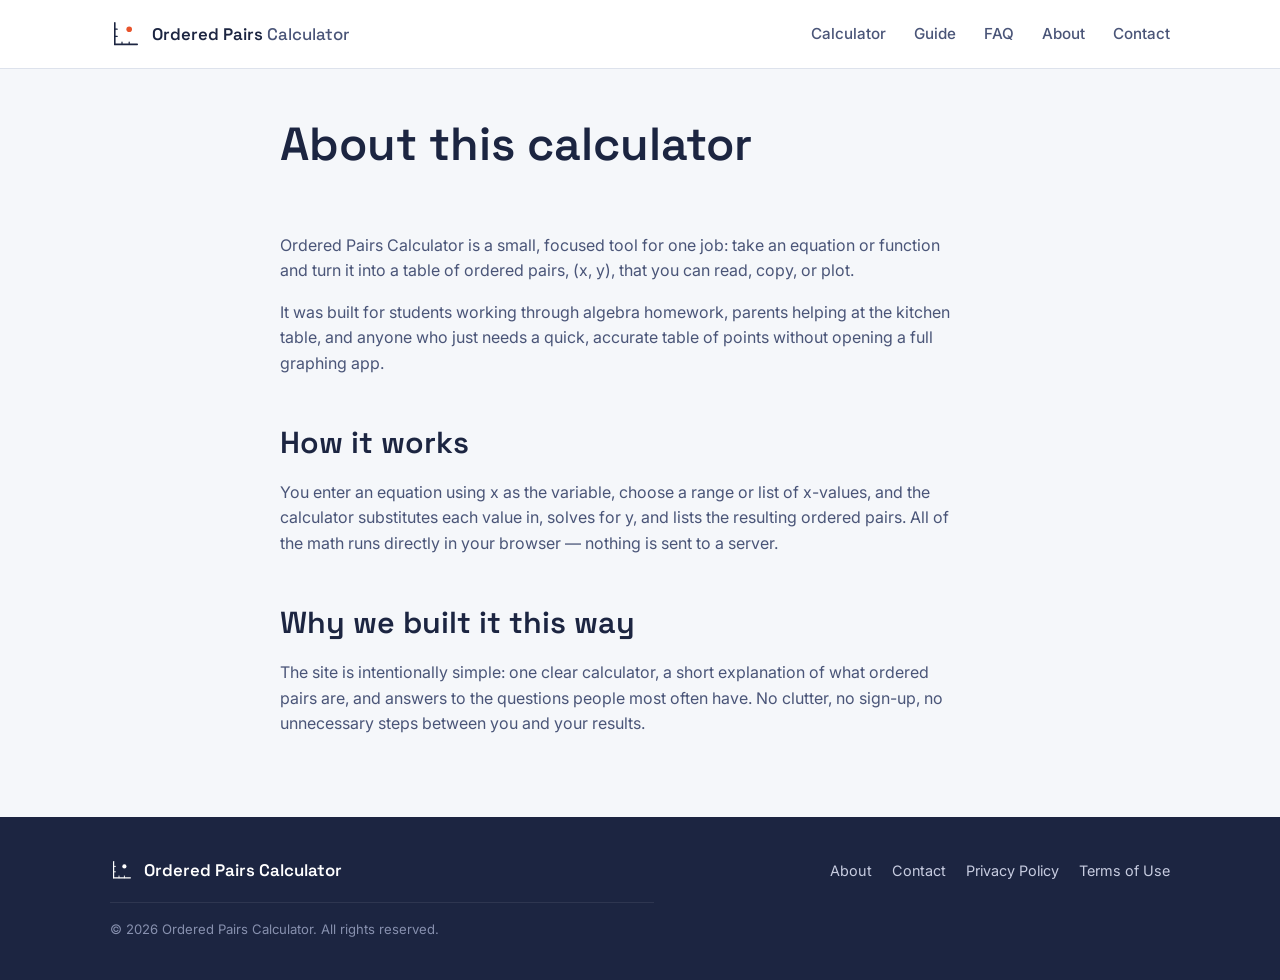
==== about.html @ 03b7f7bb "Initial commit" ====
<!DOCTYPE html>
<html lang="en">
<head>
  <meta charset="UTF-8">
  <meta name="viewport" content="width=device-width, initial-scale=1.0">
  <title>About — Ordered Pairs Calculator</title>
  <meta name="description" content="Learn what the Ordered Pairs Calculator does and why it was built as a simple, free tool for finding (x, y) points from an equation.">
  <link rel="canonical" href="https://www.orderedpairscalculator.com/about.html">
  <link rel="icon" type="image/svg+xml" href="assets/favicon.svg">
  <link rel="alternate icon" href="assets/favicon.ico">
  <link rel="preconnect" href="https://fonts.googleapis.com">
  <link rel="preconnect" href="https://fonts.gstatic.com" crossorigin>
  <link href="https://fonts.googleapis.com/css2?family=Space+Grotesk:wght@500;600;700&family=Inter:wght@400;500;600&family=JetBrains+Mono:wght@500;600&display=swap" rel="stylesheet">
  <link rel="stylesheet" href="style.css">
</head>
<body>

  <header class="site-header">
    <div class="wrap header-inner">
      <a href="index.html" class="brand">
        <img src="assets/logo.svg" alt="" width="32" height="32">
        <span>Ordered Pairs<em>Calculator</em></span>
      </a>
      <button class="nav-toggle" id="navToggle" aria-expanded="false" aria-controls="siteNav">
        <span></span><span></span><span></span>
        <span class="sr-only">Menu</span>
      </button>
      <nav class="site-nav" id="siteNav">
        <a href="index.html#calculator">Calculator</a>
        <a href="index.html#what-is">Guide</a>
        <a href="index.html#faq">FAQ</a>
        <a href="about.html">About</a>
        <a href="contact.html">Contact</a>
      </nav>
    </div>
  </header>

  <main>
    <section class="page-hero">
      <div class="wrap wrap-narrow">
        <h1>About this calculator</h1>
      </div>
    </section>

    <section class="page-section">
      <div class="wrap wrap-narrow">
        <p>Ordered Pairs Calculator is a small, focused tool for one job: take an equation or function and turn it into a table of ordered pairs, (x, y), that you can read, copy, or plot.</p>
        <p>It was built for students working through algebra homework, parents helping at the kitchen table, and anyone who just needs a quick, accurate table of points without opening a full graphing app.</p>

        <h2>How it works</h2>
        <p>You enter an equation using x as the variable, choose a range or list of x-values, and the calculator substitutes each value in, solves for y, and lists the resulting ordered pairs. All of the math runs directly in your browser — nothing is sent to a server.</p>

        <h2>Why we built it this way</h2>
        <p>The site is intentionally simple: one clear calculator, a short explanation of what ordered pairs are, and answers to the questions people most often have. No clutter, no sign-up, no unnecessary steps between you and your results.</p>
      </div>
    </section>
  </main>

  <footer class="site-footer">
    <div class="wrap footer-inner">
      <a href="index.html" class="brand brand-footer">
        <img src="assets/logo.svg" alt="" width="24" height="24">
        <span>Ordered Pairs Calculator</span>
      </a>
      <nav class="footer-nav">
        <a href="about.html">About</a>
        <a href="contact.html">Contact</a>
        <a href="privacy-policy.html">Privacy Policy</a>
        <a href="terms-of-use.html">Terms of Use</a>
      </nav>
      <p class="footer-copy">&copy; <span id="year"></span> Ordered Pairs Calculator. All rights reserved.</p>
    </div>
  </footer>

  <script src="script.js"></script>
</body>
</html>
---- style.css ----
/* =========================================================
   Ordered Pairs Calculator — stylesheet
   Design tokens
   ========================================================= */
:root {
  --ink: #1C2541;
  --ink-soft: #4A5578;
  --bg: #F5F7FA;
  --surface: #FFFFFF;
  --line: #DDE2EC;
  --blue: #3A6EA5;
  --blue-dark: #2C5680;
  --point: #E8542C;
  --point-dark: #C8431F;
  --success-bg: #FBEAE4;

  --font-head: 'Space Grotesk', 'Segoe UI', system-ui, sans-serif;
  --font-body: 'Inter', 'Segoe UI', system-ui, sans-serif;
  --font-mono: 'JetBrains Mono', 'SFMono-Regular', Consolas, monospace;

  --radius: 10px;
  --radius-sm: 6px;
  --shadow-card: 0 1px 2px rgba(28, 37, 65, 0.06), 0 8px 24px -12px rgba(28, 37, 65, 0.18);
  --max-width: 1100px;
}

/* =========================================================
   Reset & base
   ========================================================= */
*, *::before, *::after { box-sizing: border-box; }
html { -webkit-text-size-adjust: 100%; scroll-behavior: smooth; }

body {
  margin: 0;
  font-family: var(--font-body);
  color: var(--ink);
  background: var(--bg);
  line-height: 1.6;
  font-size: 16px;
}

img { max-width: 100%; display: block; }

a {
  color: var(--blue-dark);
  text-decoration-thickness: 1.5px;
  text-underline-offset: 2px;
}
a:hover { color: var(--point-dark); }

h1, h2, h3 {
  font-family: var(--font-head);
  color: var(--ink);
  line-height: 1.2;
  margin: 0 0 0.6em;
  font-weight: 600;
}

h1 { font-size: clamp(2rem, 4.5vw, 2.9rem); }
h2 { font-size: clamp(1.4rem, 3vw, 1.9rem); }
h3 { font-size: 1.1rem; }

p { margin: 0 0 1em; color: var(--ink-soft); max-width: 68ch; }

code {
  font-family: var(--font-mono);
  background: var(--success-bg);
  color: var(--point-dark);
  padding: 0.12em 0.4em;
  border-radius: 4px;
  font-size: 0.92em;
}

.sr-only {
  position: absolute;
  width: 1px; height: 1px;
  padding: 0; margin: -1px;
  overflow: hidden;
  clip: rect(0,0,0,0);
  white-space: nowrap;
  border: 0;
}

.skip-link {
  position: absolute;
  left: -999px;
  top: 0;
  background: var(--ink);
  color: #fff;
  padding: 10px 16px;
  z-index: 100;
  border-radius: 0 0 6px 0;
}
.skip-link:focus {
  left: 0;
}

:focus-visible {
  outline: 3px solid var(--blue);
  outline-offset: 2px;
}

.wrap {
  max-width: var(--max-width);
  margin: 0 auto;
  padding: 0 20px;
}
.wrap-narrow {
  max-width: 760px;
}

/* =========================================================
   Header
   ========================================================= */
.site-header {
  background: var(--surface);
  border-bottom: 1px solid var(--line);
  position: sticky;
  top: 0;
  z-index: 20;
}

.header-inner {
  display: flex;
  align-items: center;
  justify-content: space-between;
  height: 68px;
}

.brand {
  display: flex;
  align-items: center;
  gap: 10px;
  font-family: var(--font-head);
  font-weight: 600;
  font-size: 1.05rem;
  color: var(--ink);
  text-decoration: none;
  white-space: nowrap;
}
.brand em {
  font-style: normal;
  font-weight: 500;
  color: var(--ink-soft);
  margin-left: 4px;
}
.brand:hover { color: var(--ink); }

.site-nav {
  display: flex;
  align-items: center;
  gap: 28px;
}
.site-nav a {
  color: var(--ink-soft);
  text-decoration: none;
  font-size: 0.95rem;
  font-weight: 500;
}
.site-nav a:hover { color: var(--point-dark); }

.nav-toggle {
  display: none;
  flex-direction: column;
  justify-content: center;
  gap: 5px;
  width: 40px;
  height: 40px;
  background: none;
  border: 1px solid var(--line);
  border-radius: var(--radius-sm);
  cursor: pointer;
}
.nav-toggle span {
  display: block;
  width: 18px;
  height: 2px;
  background: var(--ink);
  margin: 0 auto;
  transition: transform 0.2s ease, opacity 0.2s ease;
}
.nav-toggle[aria-expanded="true"] span:nth-child(1) { transform: translateY(7px) rotate(45deg); }
.nav-toggle[aria-expanded="true"] span:nth-child(2) { opacity: 0; }
.nav-toggle[aria-expanded="true"] span:nth-child(3) { transform: translateY(-7px) rotate(-45deg); }

/* =========================================================
   Hero — subtle coordinate-grid motif
   ========================================================= */
.hero {
  position: relative;
  padding: 56px 0 64px;
  overflow: hidden;
}

.hero-grid {
  position: absolute;
  inset: 0;
  z-index: 0;
  pointer-events: none;
  background-image:
    linear-gradient(to right, rgba(58, 110, 165, 0.08) 1px, transparent 1px),
    linear-gradient(to bottom, rgba(58, 110, 165, 0.08) 1px, transparent 1px);
  background-size: 42px 42px;
  -webkit-mask-image: linear-gradient(to bottom, black, transparent 85%);
  mask-image: linear-gradient(to bottom, black, transparent 85%);
}

.hero-inner {
  position: relative;
  z-index: 1;
}

.hero-text { max-width: 640px; }
.hero-text p { font-size: 1.08rem; }

/* =========================================================
   Calculator
   ========================================================= */
.calculator-section {
  padding: 0 0 64px;
  position: relative;
  z-index: 1;
}

.calc-card {
  background: var(--surface);
  border: 1px solid var(--line);
  border-radius: var(--radius);
  box-shadow: var(--shadow-card);
  padding: 32px;
}

.calc-field {
  margin: 0 0 24px;
  border: none;
  padding: 0;
}

.calc-field legend {
  padding: 0;
  font-weight: 600;
  margin-bottom: 10px;
  font-size: 0.95rem;
}

.calc-field label {
  display: block;
  font-weight: 500;
  font-size: 0.92rem;
  margin-bottom: 6px;
  color: var(--ink);
}

.calc-field input[type="text"],
.calc-field input[type="number"] {
  width: 100%;
  font-family: var(--font-mono);
  font-size: 1rem;
  padding: 12px 14px;
  border: 1.5px solid var(--line);
  border-radius: var(--radius-sm);
  background: var(--bg);
  color: var(--ink);
}
.calc-field input:focus {
  border-color: var(--blue);
  background: var(--surface);
}

.field-hint {
  font-size: 0.85rem;
  color: var(--ink-soft);
  margin: 8px 0 0;
}

.mode-toggle {
  display: inline-flex;
  border: 1.5px solid var(--line);
  border-radius: 999px;
  padding: 3px;
  margin-bottom: 16px;
  background: var(--bg);
}
.mode-option {
  position: relative;
  margin: 0;
  font-size: 0.88rem;
}
.mode-option input {
  position: absolute;
  opacity: 0;
  width: 1px; height: 1px;
}
.mode-option span {
  display: inline-block;
  padding: 7px 18px;
  border-radius: 999px;
  cursor: pointer;
  font-weight: 500;
  color: var(--ink-soft);
}
.mode-option input:checked + span {
  background: var(--ink);
  color: #fff;
}
.mode-option input:focus-visible + span {
  outline: 3px solid var(--blue);
  outline-offset: 2px;
}

.range-grid {
  display: grid;
  grid-template-columns: repeat(3, 1fr);
  gap: 14px;
}

.calc-actions {
  display: flex;
  gap: 12px;
  margin-top: 4px;
}

.btn {
  font-family: var(--font-body);
  font-weight: 600;
  font-size: 0.98rem;
  padding: 12px 24px;
  border-radius: var(--radius-sm);
  border: 1.5px solid transparent;
  cursor: pointer;
  transition: transform 0.06s ease, background 0.15s ease;
}
.btn:active { transform: translateY(1px); }

.btn-primary {
  background: var(--point);
  color: #fff;
}
.btn-primary:hover { background: var(--point-dark); }

.btn-secondary {
  background: transparent;
  color: var(--ink);
  border-color: var(--line);
}
.btn-secondary:hover { border-color: var(--ink-soft); }

.error-message {
  margin-top: 18px;
  padding: 12px 16px;
  background: #FDECEA;
  border: 1px solid #F3B4AC;
  color: #8A2A1D;
  border-radius: var(--radius-sm);
  font-size: 0.92rem;
}

.results-area {
  margin-top: 28px;
  padding-top: 24px;
  border-top: 1px solid var(--line);
}
.results-heading { font-size: 1.15rem; margin-bottom: 6px; }
.results-explain { font-size: 0.92rem; }

.table-scroll { overflow-x: auto; }

table {
  width: 100%;
  border-collapse: collapse;
  font-size: 0.95rem;
}
th, td {
  text-align: left;
  padding: 10px 14px;
  border-bottom: 1px solid var(--line);
}
th {
  font-family: var(--font-head);
  font-weight: 600;
  color: var(--ink-soft);
  font-size: 0.82rem;
  text-transform: none;
  letter-spacing: 0.01em;
}
td { font-family: var(--font-mono); }
td:last-child { color: var(--point-dark); font-weight: 600; }
tbody tr:last-child td { border-bottom: none; }
tbody tr.undefined-row td { color: var(--ink-soft); font-style: italic; }

.example-table td, .example-table th { font-size: 0.92rem; }

/* =========================================================
   Content sections
   ========================================================= */
.content-section {
  padding: 48px 0;
}
.content-alt {
  background: var(--surface);
  border-top: 1px solid var(--line);
  border-bottom: 1px solid var(--line);
}

.plain-list, .step-list {
  padding: 0;
  margin: 0;
  list-style: none;
}

.plain-list {
  list-style: decimal;
  padding-left: 1.25em;
}
.plain-list li {
  color: var(--ink-soft);
  margin-bottom: 0.5em;
  max-width: 62ch;
}

.step-list li {
  display: flex;
  gap: 18px;
  margin-bottom: 26px;
}
.step-list li:last-child { margin-bottom: 0; }

.step-num {
  flex: none;
  width: 34px;
  height: 34px;
  border-radius: 50%;
  background: var(--ink);
  color: #fff;
  font-family: var(--font-head);
  font-weight: 600;
  display: flex;
  align-items: center;
  justify-content: center;
  font-size: 0.95rem;
}

.step-list h3 { margin-bottom: 0.25em; }
.step-list p { margin-bottom: 0; }

.faq-item {
  padding: 18px 0;
  border-bottom: 1px solid var(--line);
}
.faq-item:last-child { border-bottom: none; }
.faq-item h3 { margin-bottom: 0.35em; }
.faq-item p { margin-bottom: 0; }

.related-list {
  list-style: none;
  padding: 0;
  margin: 0;
  display: grid;
  grid-template-columns: repeat(auto-fit, minmax(180px, 1fr));
  gap: 10px;
}
.related-list a {
  display: block;
  padding: 14px 16px;
  background: var(--bg);
  border: 1px solid var(--line);
  border-radius: var(--radius-sm);
  text-decoration: none;
  font-weight: 500;
  color: var(--ink);
}
.related-list a:hover {
  border-color: var(--blue);
  color: var(--blue-dark);
}

/* =========================================================
   Footer
   ========================================================= */
.site-footer {
  background: var(--ink);
  color: #C7CCE0;
  padding: 40px 0;
}
.footer-inner {
  display: flex;
  flex-wrap: wrap;
  align-items: center;
  justify-content: space-between;
  gap: 18px;
}
.brand-footer { color: #fff; }
.brand-footer img { filter: brightness(0) invert(1); }
.footer-nav {
  display: flex;
  flex-wrap: wrap;
  gap: 20px;
}
.footer-nav a {
  color: #C7CCE0;
  text-decoration: none;
  font-size: 0.9rem;
}
.footer-nav a:hover { color: #fff; }
.footer-copy {
  width: 100%;
  font-size: 0.82rem;
  color: #8790AE;
  margin: 0;
  padding-top: 16px;
  border-top: 1px solid rgba(255,255,255,0.08);
}

/* =========================================================
   Simple pages (about / contact / policy)
   ========================================================= */
.page-hero {
  padding: 48px 0 8px;
}
.page-section {
  padding: 24px 0 64px;
}
.page-section h2 {
  margin-top: 1.6em;
}
.contact-form {
  display: grid;
  gap: 18px;
  max-width: 520px;
  margin-top: 12px;
}
.contact-form label {
  display: block;
  font-weight: 500;
  font-size: 0.92rem;
  margin-bottom: 6px;
}
.contact-form input,
.contact-form textarea {
  width: 100%;
  font-family: var(--font-body);
  font-size: 1rem;
  padding: 12px 14px;
  border: 1.5px solid var(--line);
  border-radius: var(--radius-sm);
  background: var(--surface);
}
.contact-form textarea { resize: vertical; min-height: 140px; }

/* =========================================================
   Responsive
   ========================================================= */
@media (max-width: 720px) {
  .nav-toggle { display: flex; }

  .site-nav {
    position: absolute;
    top: 68px;
    left: 0;
    right: 0;
    background: var(--surface);
    border-bottom: 1px solid var(--line);
    flex-direction: column;
    align-items: flex-start;
    gap: 0;
    padding: 8px 20px 16px;
    display: none;
  }
  .site-nav.open { display: flex; }
  .site-nav a {
    padding: 12px 0;
    width: 100%;
    border-bottom: 1px solid var(--line);
  }
  .site-nav a:last-child { border-bottom: none; }

  .calc-card { padding: 22px; }
  .range-grid { grid-template-columns: 1fr 1fr; }
  .range-grid > div:last-child { grid-column: span 2; }

  .calc-actions { flex-direction: column; }
  .btn { width: 100%; }

  .footer-inner { flex-direction: column; align-items: flex-start; }
}

@media (max-width: 420px) {
  .range-grid { grid-template-columns: 1fr; }
  .range-grid > div:last-child { grid-column: span 1; }
}
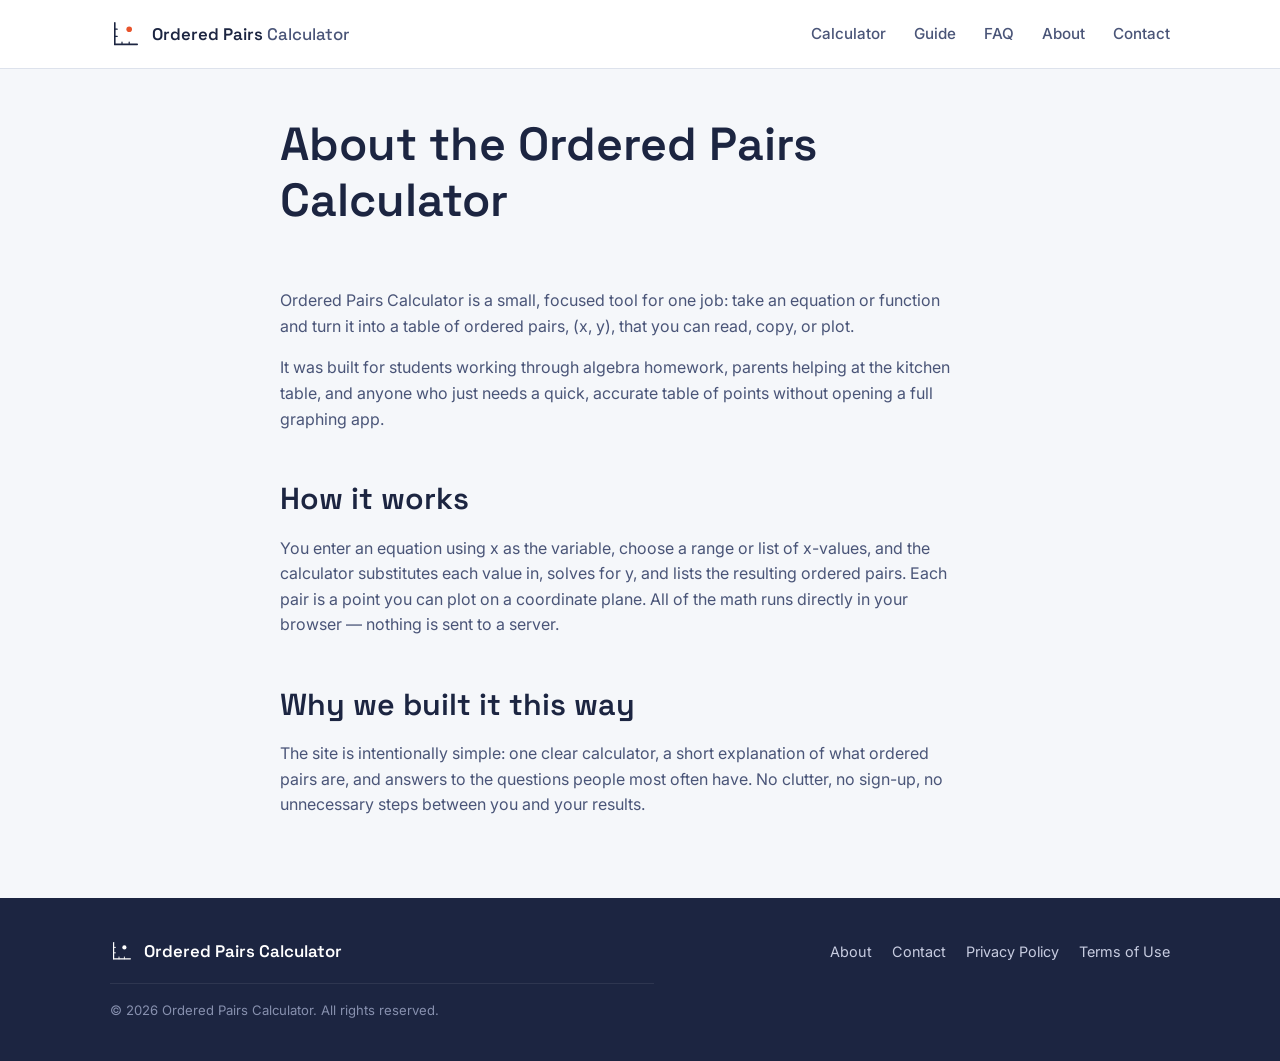
==== commit fa58bd96: "SEO meta: home + About + sitemap fix (home loc, remove dead contact)" ====
--- a/about.html
+++ b/about.html
@@ -3,9 +3,19 @@
 <head>
   <meta charset="UTF-8">
   <meta name="viewport" content="width=device-width, initial-scale=1.0">
-  <title>About — Ordered Pairs Calculator</title>
-  <meta name="description" content="Learn what the Ordered Pairs Calculator does and why it was built as a simple, free tool for finding (x, y) points from an equation.">
-  <link rel="canonical" href="https://www.orderedpairscalculator.com/about.html">
+  <title>About the Ordered Pairs Calculator | Free (x, y) Tool for Algebra</title>
+  <meta name="description" content="Learn what the Ordered Pairs Calculator does — a free tool that turns any equation into a table of (x, y) points to plot on a coordinate plane, built for algebra students.">
+  <link rel="canonical" href="https://ordered-pairs-calculator.vercel.app/about.html">
+
+  <!-- Open Graph -->
+  <meta property="og:type" content="website">
+  <meta property="og:title" content="About the Ordered Pairs Calculator | Free (x, y) Tool for Algebra">
+  <meta property="og:description" content="A free tool that turns any equation into a table of (x, y) points to plot on a coordinate plane, built for algebra students.">
+  <meta property="og:url" content="https://ordered-pairs-calculator.vercel.app/about.html">
+  <meta property="og:site_name" content="Ordered Pairs Calculator">
+  <meta name="twitter:card" content="summary">
+  <meta name="twitter:title" content="About the Ordered Pairs Calculator | Free (x, y) Tool for Algebra">
+  <meta name="twitter:description" content="A free tool that turns any equation into a table of (x, y) points to plot on a coordinate plane.">
   <link rel="icon" type="image/svg+xml" href="assets/favicon.svg">
   <link rel="alternate icon" href="assets/favicon.ico">
   <link rel="preconnect" href="https://fonts.googleapis.com">
@@ -38,7 +48,7 @@
   <main>
     <section class="page-hero">
       <div class="wrap wrap-narrow">
-        <h1>About this calculator</h1>
+        <h1>About the Ordered Pairs Calculator</h1>
       </div>
     </section>
 
@@ -48,7 +58,7 @@
         <p>It was built for students working through algebra homework, parents helping at the kitchen table, and anyone who just needs a quick, accurate table of points without opening a full graphing app.</p>
 
         <h2>How it works</h2>
-        <p>You enter an equation using x as the variable, choose a range or list of x-values, and the calculator substitutes each value in, solves for y, and lists the resulting ordered pairs. All of the math runs directly in your browser — nothing is sent to a server.</p>
+        <p>You enter an equation using x as the variable, choose a range or list of x-values, and the calculator substitutes each value in, solves for y, and lists the resulting ordered pairs. Each pair is a point you can plot on a coordinate plane. All of the math runs directly in your browser — nothing is sent to a server.</p>
 
         <h2>Why we built it this way</h2>
         <p>The site is intentionally simple: one clear calculator, a short explanation of what ordered pairs are, and answers to the questions people most often have. No clutter, no sign-up, no unnecessary steps between you and your results.</p>
